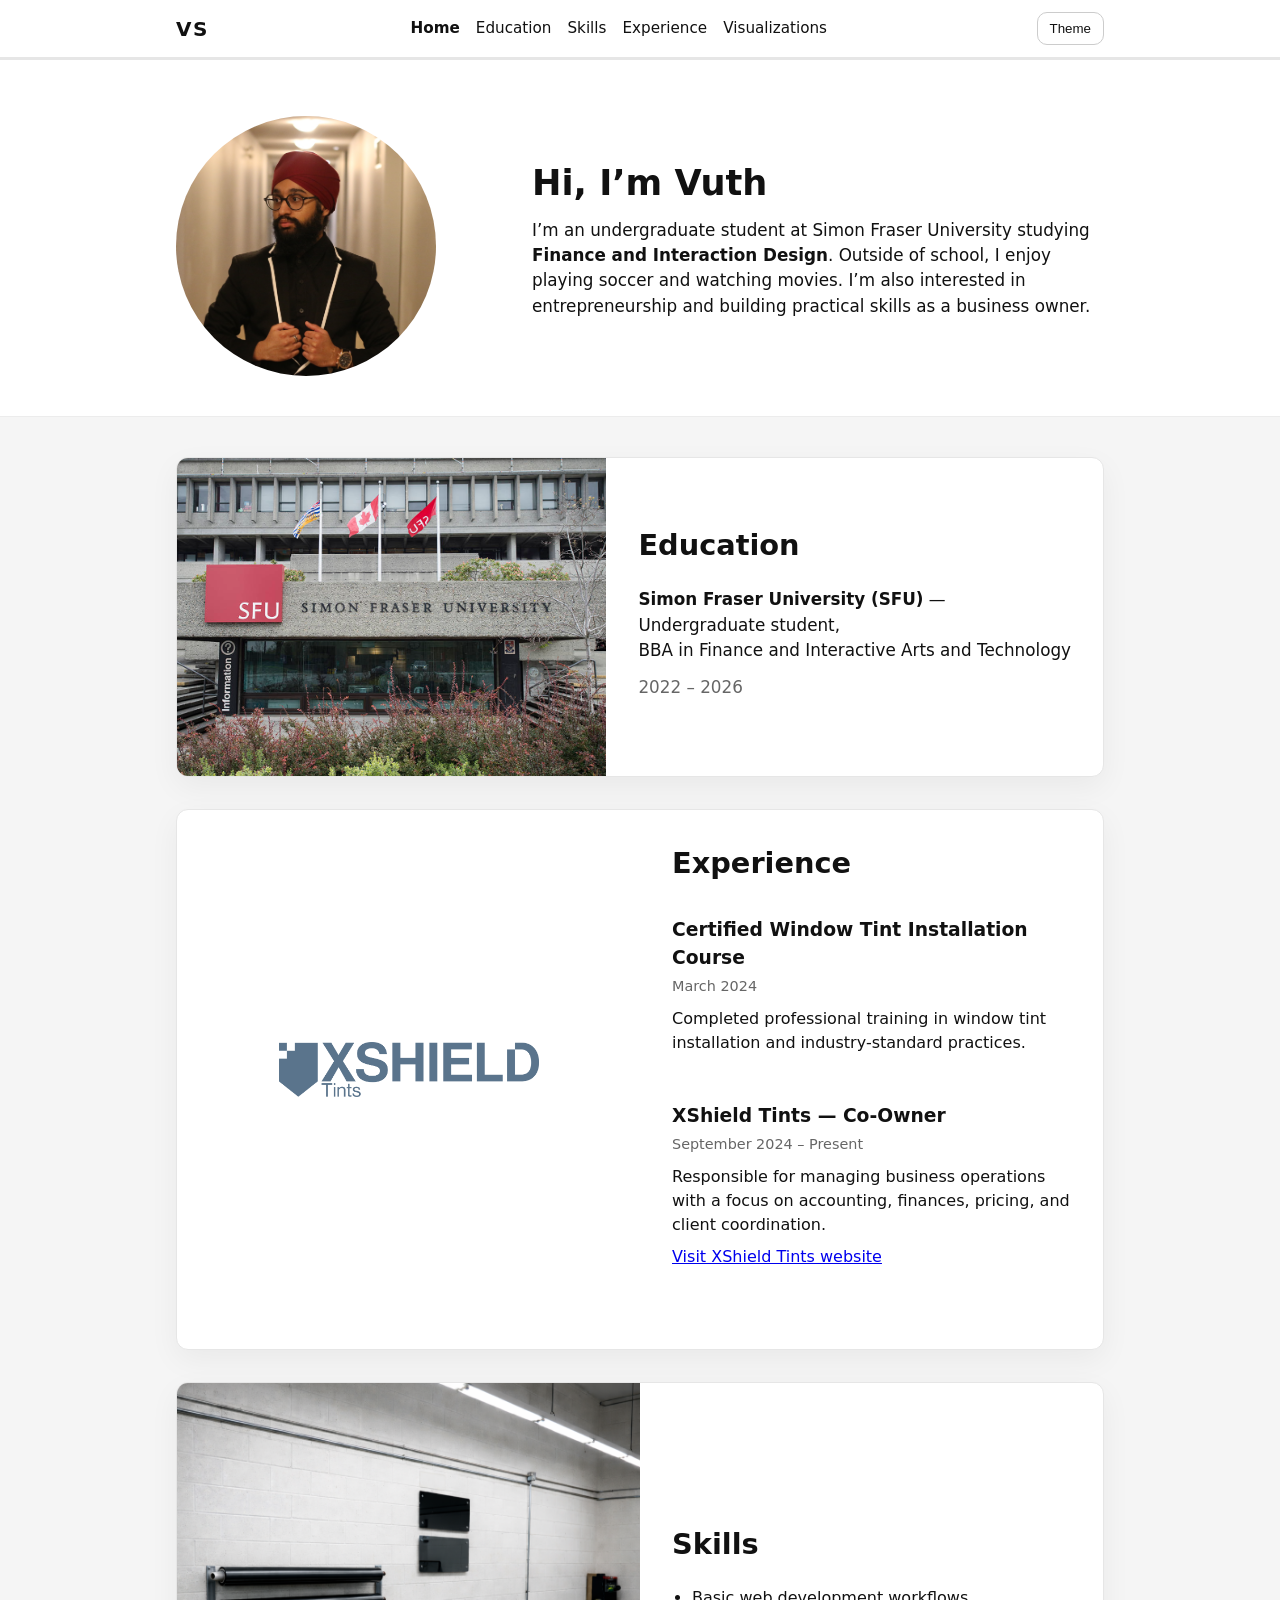
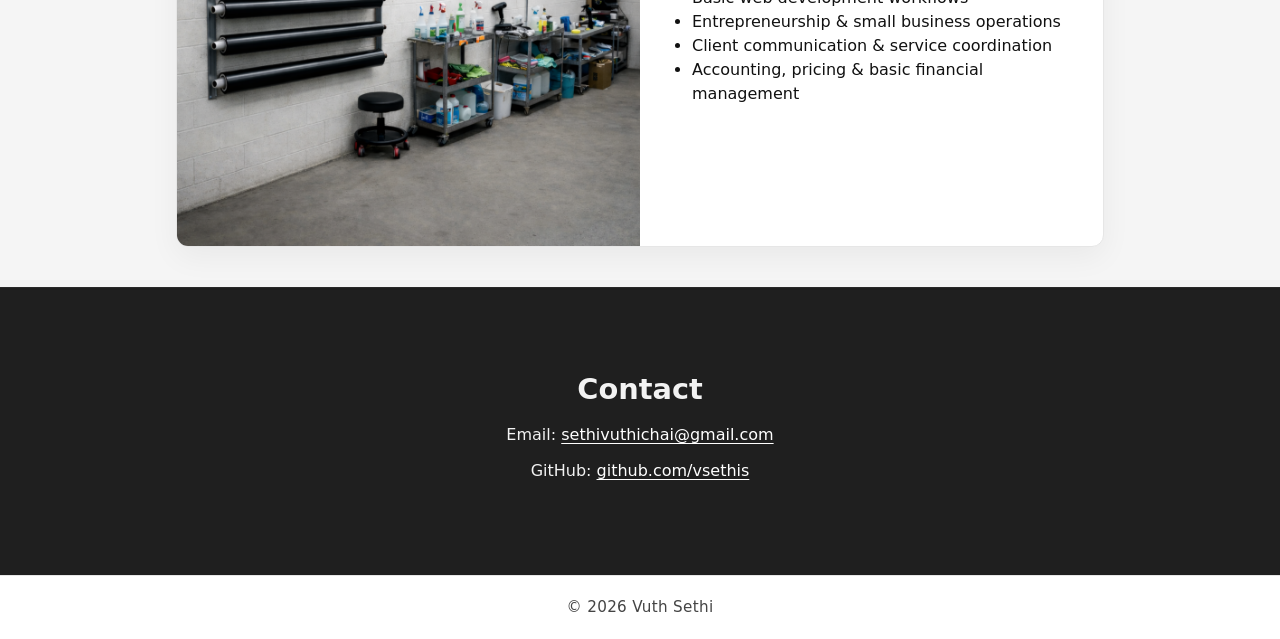
==== index.html @ e5507adc "Move file to root" ====
<!DOCTYPE html>
<html lang="en">
  <head>
    <meta charset="utf-8" />
    <meta name="viewport" content="width=device-width, initial-scale=1" />
    <title>Vuth Sethi | Personal Website</title>
    <meta
      name="description"
      content="Personal website for Assignment 2 in Intro to Visual Analytics."
    />

    <link rel="stylesheet" href="style.css" />
    <script src="main.js" defer></script>
  </head>

  <body>
    <a href="#main" class="skip-link">Skip to main content</a>

    <!-- Header stays the same -->
    <header class="site-header">
      <div class="container">
        <h1 class="site-logo">VS</h1>

        <nav aria-label="Main navigation" class="site-nav">
          <a href="index.html" aria-current="page">Home</a>
          <a href="#education">Education</a>
          <a href="#skills">Skills</a>
          <a href="#experience">Experience</a>
          <a href="visualizations.html">Visualizations</a>
        </nav>

        <button id="theme-toggle" type="button">Theme</button>
      </div>
    </header>

    <main id="main">
      <!-- HERO (white section) -->
      <section class="band band-hero">
        <div class="container">
          <div class="row row-hero">
            <div class="media">
              <img
                class="avatar"
                src="Images/portrait.JPG"
                alt="Self-portrait"
              />
            </div>

            <div class="content">
              <h2 class="hero-name">Hi, I’m Vuth</h2>
              <p class="hero-intro">
                I’m an undergraduate student at Simon Fraser University studying
                <strong>Finance and Interaction Design</strong>. Outside of school, I enjoy
                playing soccer and watching movies. I’m also interested in entrepreneurship
                and building practical skills as a business owner.
              </p>
            </div>
          </div>
        </div>
      </section>

      <!-- One light-grey band for Education + Experience + Skills -->
      <div class="band band-light" aria-label="Education, experience, and skills">
        <div class="container">
          <div class="split-card-stack">

      <!-- Education card -->
      <section id="education" class="split-card" aria-labelledby="education-title">
        <div class="split-media">
          <img
            class="panel-img"
            src="Images/education.jpg"
            alt="Simon Fraser University campus"
          />
        </div>

        <div class="split-body">
          <h2 id="education-title">Education</h2>
          <p>
            <strong>Simon Fraser University (SFU)</strong> — Undergraduate student,
            BBA&nbsp;in&nbsp;Finance&nbsp;and&nbsp;Interactive&nbsp;Arts&nbsp;and&nbsp;Technology
          </p>
          <p class="date">2022 – 2026</p>
        </div>
      </section>

      <!-- Experience card -->
      <section id="experience" class="split-card" aria-labelledby="experience-title">
        <div class="split-media">
          <img
            class="panel-img logo-fit"
            src="Images/experience.png"
            alt="XShield Tints Logo"
          />
        </div>

        <div class="split-body">
          <h2 id="experience-title">Experience</h2>

          <div class="entry">
            <h3>Certified Window Tint Installation Course</h3>
            <p class="date">March 2024</p>
            <p class="description">
              Completed professional training in window tint installation and
              industry-standard practices.
            </p>
          </div>

          <div class="entry">
            <h3>XShield Tints — Co-Owner</h3>
            <p class="date">September 2024 – Present</p>
            <p class="description">
              Responsible for managing business operations with a focus on accounting,
              finances, pricing, and client coordination.
            </p>
            <p>
              <a href="https://xshieldtints.ca" target="_blank" rel="noopener">
              Visit XShield Tints website
              </a>
            </p>
          </div>
        </div>
      </section>

      <!-- Skills card -->
      <section id="skills" class="split-card" aria-labelledby="skills-title">
        <div class="split-media">
          <img
            class="panel-img"
            src="Images/skills.jpg"
            alt="Tint workshop"
          />
        </div>

        <div class="split-body">
          <h2 id="skills-title">Skills</h2>
          <ul class="chip-list">
            <li>Basic web development workflows</li>
            <li>Entrepreneurship &amp; small business operations</li>
            <li>Client communication &amp; service coordination</li>
            <li>Accounting, pricing &amp; basic financial management</li>
          </ul>
        </div>
      </section>

          </div>
        </div>
      </div>



      <!-- CONTACT (dark band) -->
      <section id="contact" class="band band-dark" aria-labelledby="contact-title">
        <div class="container">
          <div class="contact-block">
            <h2 id="contact-title">Contact</h2>

            <p class="contact-line">
              Email:
              <a href="mailto:sethivuthichai@gmail.com">sethivuthichai@gmail.com</a>
            </p>

            <p class="contact-line">
              GitHub:
              <a href="https://github.com/vsethis" target="_blank" rel="noopener">
                github.com/vsethis
              </a>
            </p>
          </div>
        </div>
      </section>
    </main>

    <!-- Keep back-to-top + footer -->
    <button id="back-to-top" type="button" aria-label="Back to top">↑ Top</button>

    <footer class="site-footer">
      <div class="container">
        <p>© 2026 Vuth Sethi</p>
      </div>
    </footer>
  </body>
</html>
---- style.css ----
/* style.css */

* {
  box-sizing: border-box;
}

:root {
  --bg: #ffffff;
  --text: #111111;
  --muted: #444444;
  --border: #e6e6e6;
  --card: #ffffff;
  --btn-border: #cccccc;
}

body.dark {
  --bg: #0f1115;
  --text: #f2f2f2;
  --muted: #c9c9c9;
  --border: #2a2f3a;
  --card: #151925;
  --btn-border: #394055;
}

html,
body {
  margin: 0;
  padding: 0;
  font-family: system-ui, -apple-system, "Segoe UI", Roboto, Arial, sans-serif;
  line-height: 1.5;
  color: var(--text);
  background: var(--bg);
}

.container {
  max-width: 960px;
  margin: 0 auto;
  padding: 0 1rem;
}

/* Skip link: visible only when focused */
.skip-link {
  position: absolute;
  left: -999px;
  top: 0;
  padding: 0.5rem 0.75rem;
  background: #111;
  color: #fff;
  text-decoration: none;
}
.skip-link:focus {
  left: 1rem;
  top: 1rem;
}

/* Header */
.site-header {
  border-bottom: 3px solid var(--border);
  padding: 0.75rem 0;
}

.site-header .container {
  display: flex;
  align-items: center;
  justify-content: space-between;
  gap: 1rem;
}

.site-logo {
  margin: 0;
  font-size: 1.25rem;
  letter-spacing: 0.08em;
  font-weight: 700;
}

/* Navigation */
.site-nav {
  display: flex;
  gap: 1rem;
  flex-wrap: wrap;
}

.site-nav a {
  text-decoration: none;
  color: var(--text);
  font-size: 0.95rem;
}

.site-nav a[aria-current="page"] {
  font-weight: 600;
}

/* Main content */
main {
  padding: 0;
}

section:first-of-type p {
  font-size: 1.05rem;
}

h2 {
  margin: 0 0 0.25rem;
  font-size: 1.8rem;
}

p {
  margin: 0.5rem 0;
  max-width: 70ch;
}

/* Image */
img {
  display: block;
  max-width: 100%;
  height: auto;
  margin-top: 1rem;
  border-radius: 12px;
}

/* Lists */
ul {
  margin: 0.5rem 0 0;
  padding-left: 1.25rem;
}

/* Footer */
.site-footer {
  border-top: 1px solid var(--border);
  padding: 1.25rem 0;
  color: var(--muted);
  text-align: center;
  font-size: 0.95rem;
  background: var(--bg);
}

/* Section spacing*/
#experience h3 {
  margin-bottom: 0.25rem;
}

#experience .description {
  margin-top: 0;
  line-height: 1.5;
}

#experience div {
  margin-bottom: 1.25rem;
}

.date {
  font-size: 0.9rem;
  color: #666;
  margin-top: 0.25rem;
  margin-bottom: 0.6rem;
}

.viz-frame {
  border: 1px solid #ddd;
  border-radius: 12px;
  padding: 0.75rem;
  margin-top: 0.75rem;
  background: #fff;
}

.tint-controls {
  display: flex;
  gap: 0.5rem;
  flex-wrap: wrap;
  margin-top: 0.5rem;
}

.tint-btn,
#regen-art {
  padding: 0.5rem 0.75rem;
  border: 1px solid #ccc;
  background: #fff;
  border-radius: 10px;
  cursor: pointer;
}

.tint-status {
  margin-top: 0.75rem;
  color: #444;
  font-size: 0.95rem;
}

/* Active section highlight (scroll-based) */
.site-nav a.active-section {
  font-weight: 600;
}

/* Reveal on scroll */
section,
aside {
  margin: 0;
  opacity: 0;
  transform: translateY(22px);
  transition: opacity 450ms ease, transform 450ms ease;
}

section.is-visible {
  opacity: 1;
  transform: translateY(0);
}


/* Back-to-top button */
#back-to-top {
  position: fixed;
  right: 1rem;
  bottom: 1rem;
  padding: 0.6rem 0.8rem;
  border: 1px solid #ccc;
  background: #fff;
  border-radius: 999px;
  cursor: pointer;
  box-shadow: 0 6px 18px rgba(0, 0, 0, 0.08);

  opacity: 0;
  pointer-events: none;
  transition: opacity 200ms ease;
}

#back-to-top.show {
  opacity: 1;
  pointer-events: auto;
}

/* Respect reduced motion preferences */
@media (prefers-reduced-motion: reduce) {
  section {
    transition: none;
    transform: none;
  }
}

.tint-btn,
#regen-art,
#back-to-top,
#theme-toggle {
  padding: 0.5rem 0.75rem;
  border: 1px solid var(--btn-border);
  background: var(--card);
  color: var(--text);
  border-radius: 10px;
  cursor: pointer;
}

.viz-frame {
  border: 1px solid #ddd;
  border-radius: 12px;
  padding: 0.75rem;
  margin-top: 0.75rem;
  background: var(--card);
}

/* Theme toggle button spacing */
#theme-toggle {
  margin-left: 0.5rem;
}


/* ===== New layout: bands + image/text rows ===== */

.band {
  padding: 2.5rem 0;
}

.band-hero {
  padding-top: 2.5rem;
  padding-bottom: 2.5rem;
}

.band-light {
  background: #f5f5f5;
  border-top: 1px solid #ececec;
  margin: 0;
}

.band-dark {
  background: #1f1f1f;
  color: #f2f2f2;
  border-top: 1px solid #2a2a2a;
  padding: 4rem 0; 
  margin: 0;
}

/* Two-column row */
.row {
  display: flex;
  gap: 2.25rem;
  align-items: center;
}

.row-hero {
  align-items: center;
}

.media {
  flex: 0 0 320px;
}

.content {
  flex: 1;
}

/* Hero typography */
.hero-name {
  font-size: 2.2rem;
  margin: 0 0 0.5rem;
}

.hero-intro {
  margin: 0;
  max-width: 65ch;
  font-size: 1.05rem;
}

/* Avatar (circle image) */
.avatar {
  width: 260px;
  height: 260px;
  border-radius: 999px;
  object-fit: cover;
  display: block;
}

/* Panel images (section images) */
.panel-img {
  width: 100%;
  height: auto;
  border-radius: 16px;
  display: block;
}

.logo-fit {
  object-fit: contain;
  width: 100%;
  max-width: 260px;
  max-height: 140px;  
}

/* Make section headings consistent */
.band h2 {
  margin-top: 0;
}

/* Skill list: keep your chip-list look but readable */
.chip-list {
  margin: 0.5rem 0 0;
  padding-left: 1.25rem;
}

/* Contact styling on dark section */
.band-dark a {
  color: #ffffff;
  text-decoration: underline;
  text-underline-offset: 0.2rem;
}

.contact-block {
  max-width: 70ch;
}

.contact-line {
  margin: 0.5rem 0;
}

/* Responsive: stack on small screens */
@media (max-width: 820px) {
  .row {
    flex-direction: column;
    align-items: flex-start;
  }

  .media {
    flex: none;
    width: 100%;
  }

  .avatar {
    width: 180px;
    height: 180px;
  }
}

/* ===== Split-card layout inside one light band ===== */

.split-card-stack {
  display: grid;
  gap: 2rem;
}


/* White card that sits on the grey band */
.split-card {
  background: var(--card);
  color: var(--text);
  border: 1px solid var(--border);
  border-radius: 12px;              
  overflow: hidden;                 
  display: grid;
  grid-template-columns: 1fr 1fr;   
  min-height: 320px;               
  box-shadow: 0 10px 30px rgba(0, 0, 0, 0.05);
}

/* Left side (image area) */
.split-media {
  display: flex;
  align-items: center;     
  justify-content: center;
}

.split-media .panel-img {
  width: 100%;
  height: 100%;
  object-fit: cover;               
  border-radius: 0;                
  margin: 0;                       
}

.split-media .panel-img.logo-fit {
  width: auto;
  height: auto;
  max-width: 260px;
  max-height: 140px;
  object-fit: contain;
}

/* Right side (text area) */
.split-body {
  padding: 2rem;
  display: flex;
  flex-direction: column;
  justify-content: center;         
}

.split-body h2 {
  margin: 0 0 0.75rem;
}

/* Responsive: stack image above text */
@media (max-width: 820px) {
  .split-card {
    grid-template-columns: 1fr;
  }
}

/* ===== Contact band alignment + polish ===== */

.band-dark .container {
  display: flex;
  justify-content: center;
}

.band-dark .contact-block {
  text-align: center;
}

.band-dark {
  padding: 5rem 0; 
}

.band-dark .contact-line {
  margin: 0.75rem 0;
}

.site-footer .container {
  display: flex;
  justify-content: center;
}

.site-footer p {
  margin: 0;
  letter-spacing: 0.02em;
}

/* ===== Visualizations page polish ===== */

.viz-stage {
  padding: 1.25rem;
  display: flex;
  align-items: center;
  justify-content: center;
}

.viz-stage .viz-frame {
  width: 100%;
  min-height: 320px; /* keeps both cards visually consistent */
}

.viz-caption {
  margin-top: 1rem;
  color: var(--muted);
  font-size: 0.95rem;
}

.viz-note {
  border: 1px solid var(--border);
  background: var(--card);
  border-radius: 12px;
  padding: 1rem 1.25rem;
  box-shadow: 0 10px 30px rgba(0, 0, 0, 0.05);
}

.viz-note ul {
  margin: 0.5rem 0 0;
}

.viz-actions {
  margin-top: 0.5rem;
}

.viz-frame svg {
  width: 100%;
  height: auto;
  display: block;
}
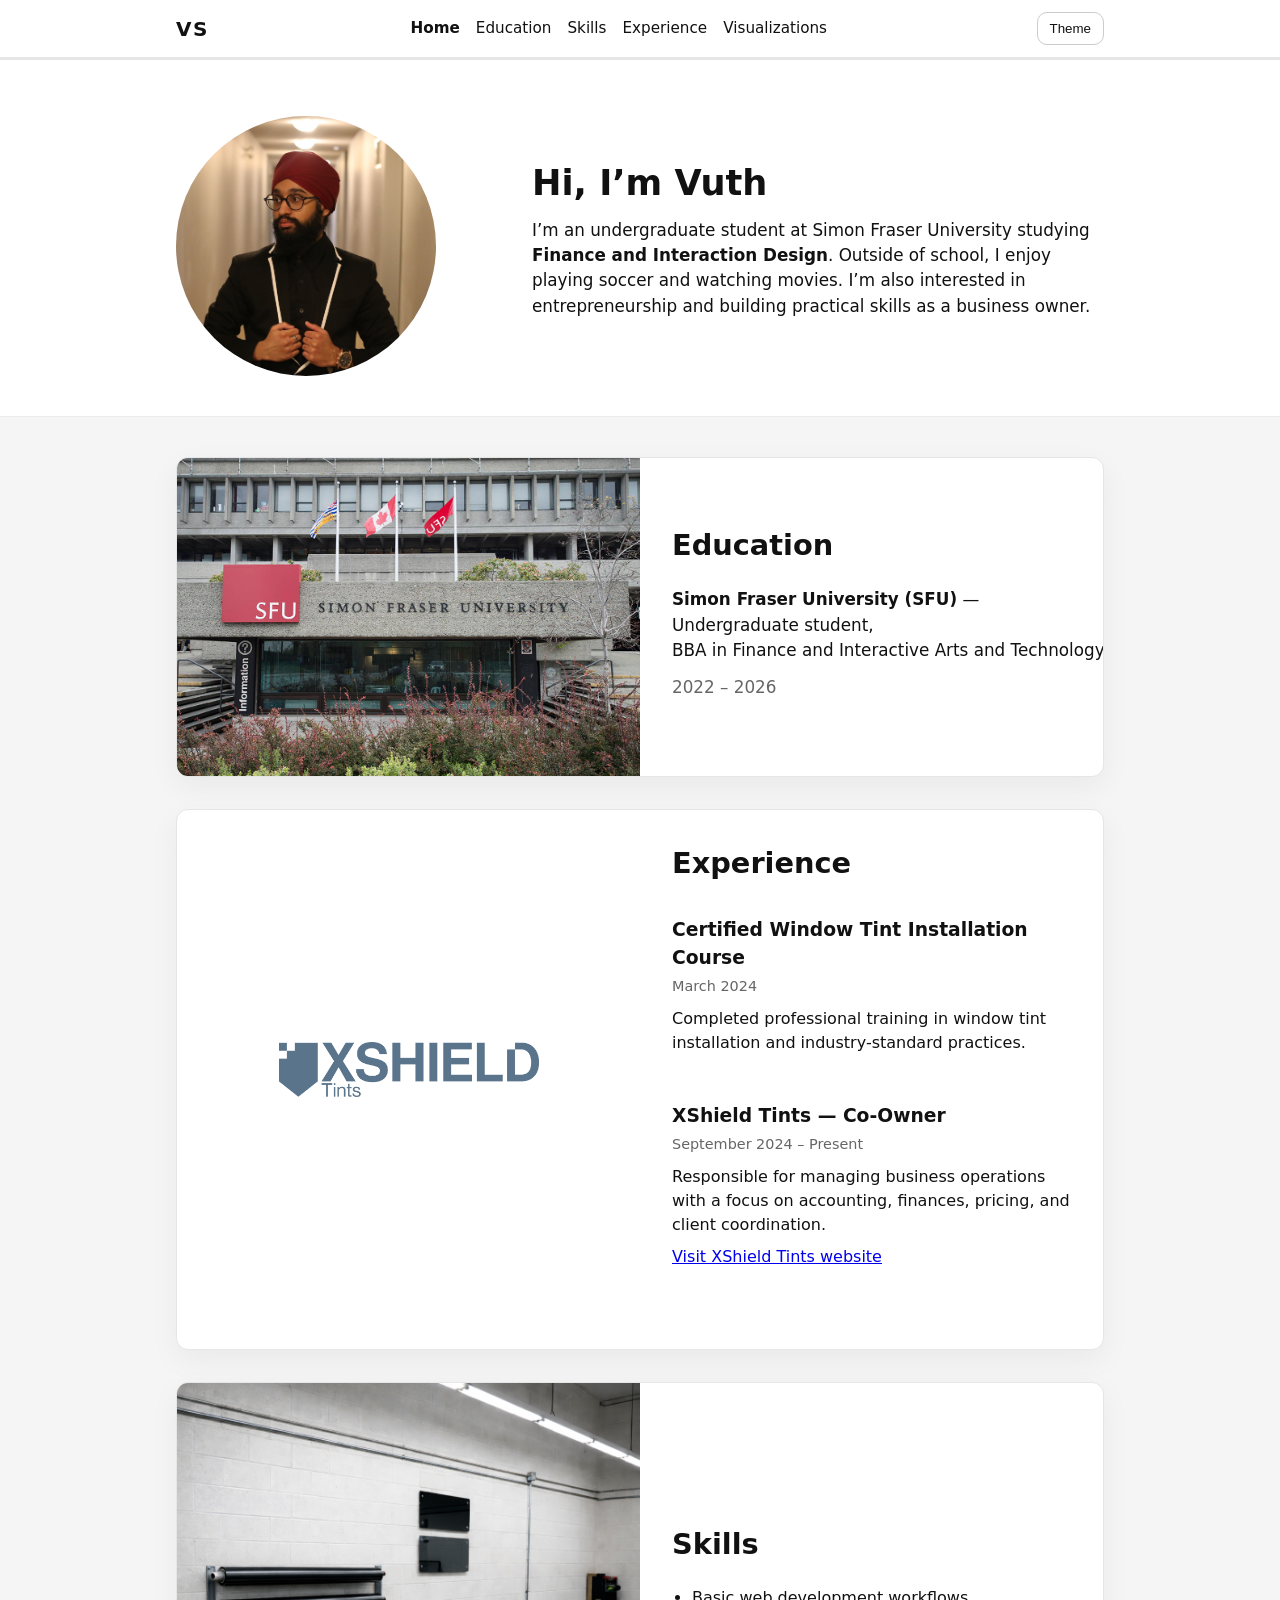
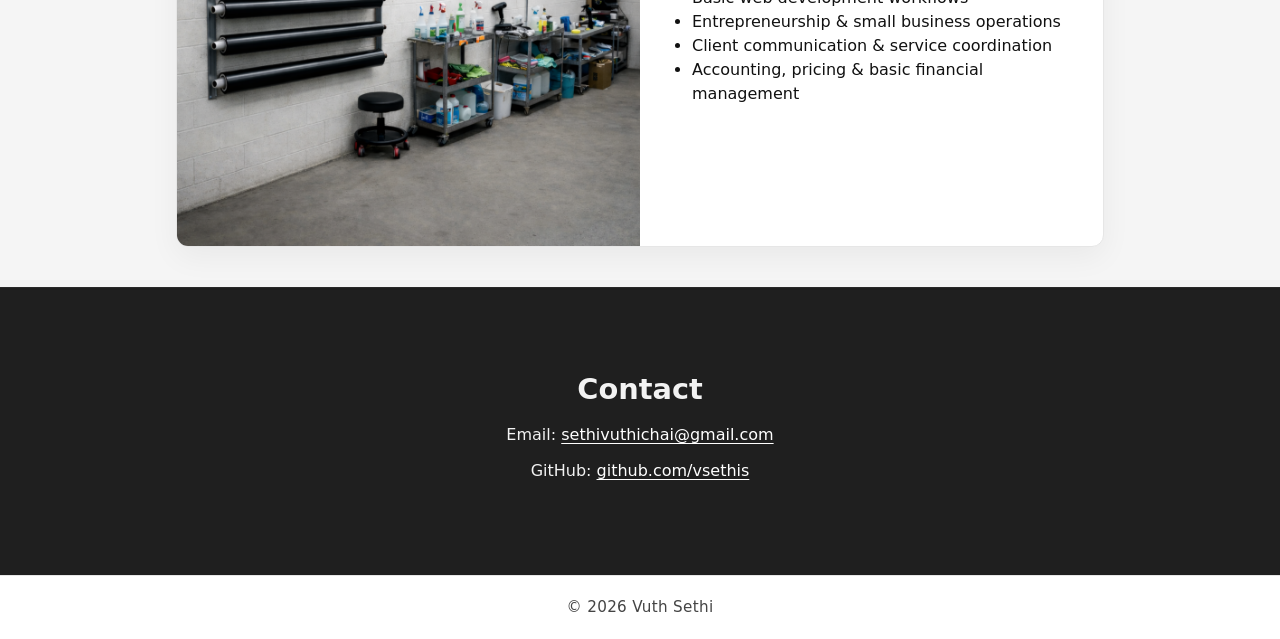
==== commit 5de97b20: "Update index.html" ====
--- a/index.html
+++ b/index.html
@@ -60,7 +60,7 @@
       </section>
 
       <!-- One light-grey band for Education + Experience + Skills -->
-      <div class="band band-light" aria-label="Education, experience, and skills">
+      <section class="band band-light" aria-label="Education, experience, and skills">
         <div class="container">
           <div class="split-card-stack">
 
@@ -145,7 +145,7 @@
 
           </div>
         </div>
-      </div>
+      </section>
 
 
 
--- a/style.css
+++ b/style.css
@@ -519,3 +519,21 @@
   display: block;
 }
 
+/* Allow grid children to shrink properly */
+.split-media,
+.split-body {
+  min-width: 0;
+}
+
+/* Ensure the SVG never overflows its column */
+#tintChart {
+  width: 100%;
+  height: auto;
+  max-width: 100%;
+  display: block;
+}
+
+/* Prevent the frame itself from causing overflow */
+.viz-frame {
+  overflow: hidden;
+}
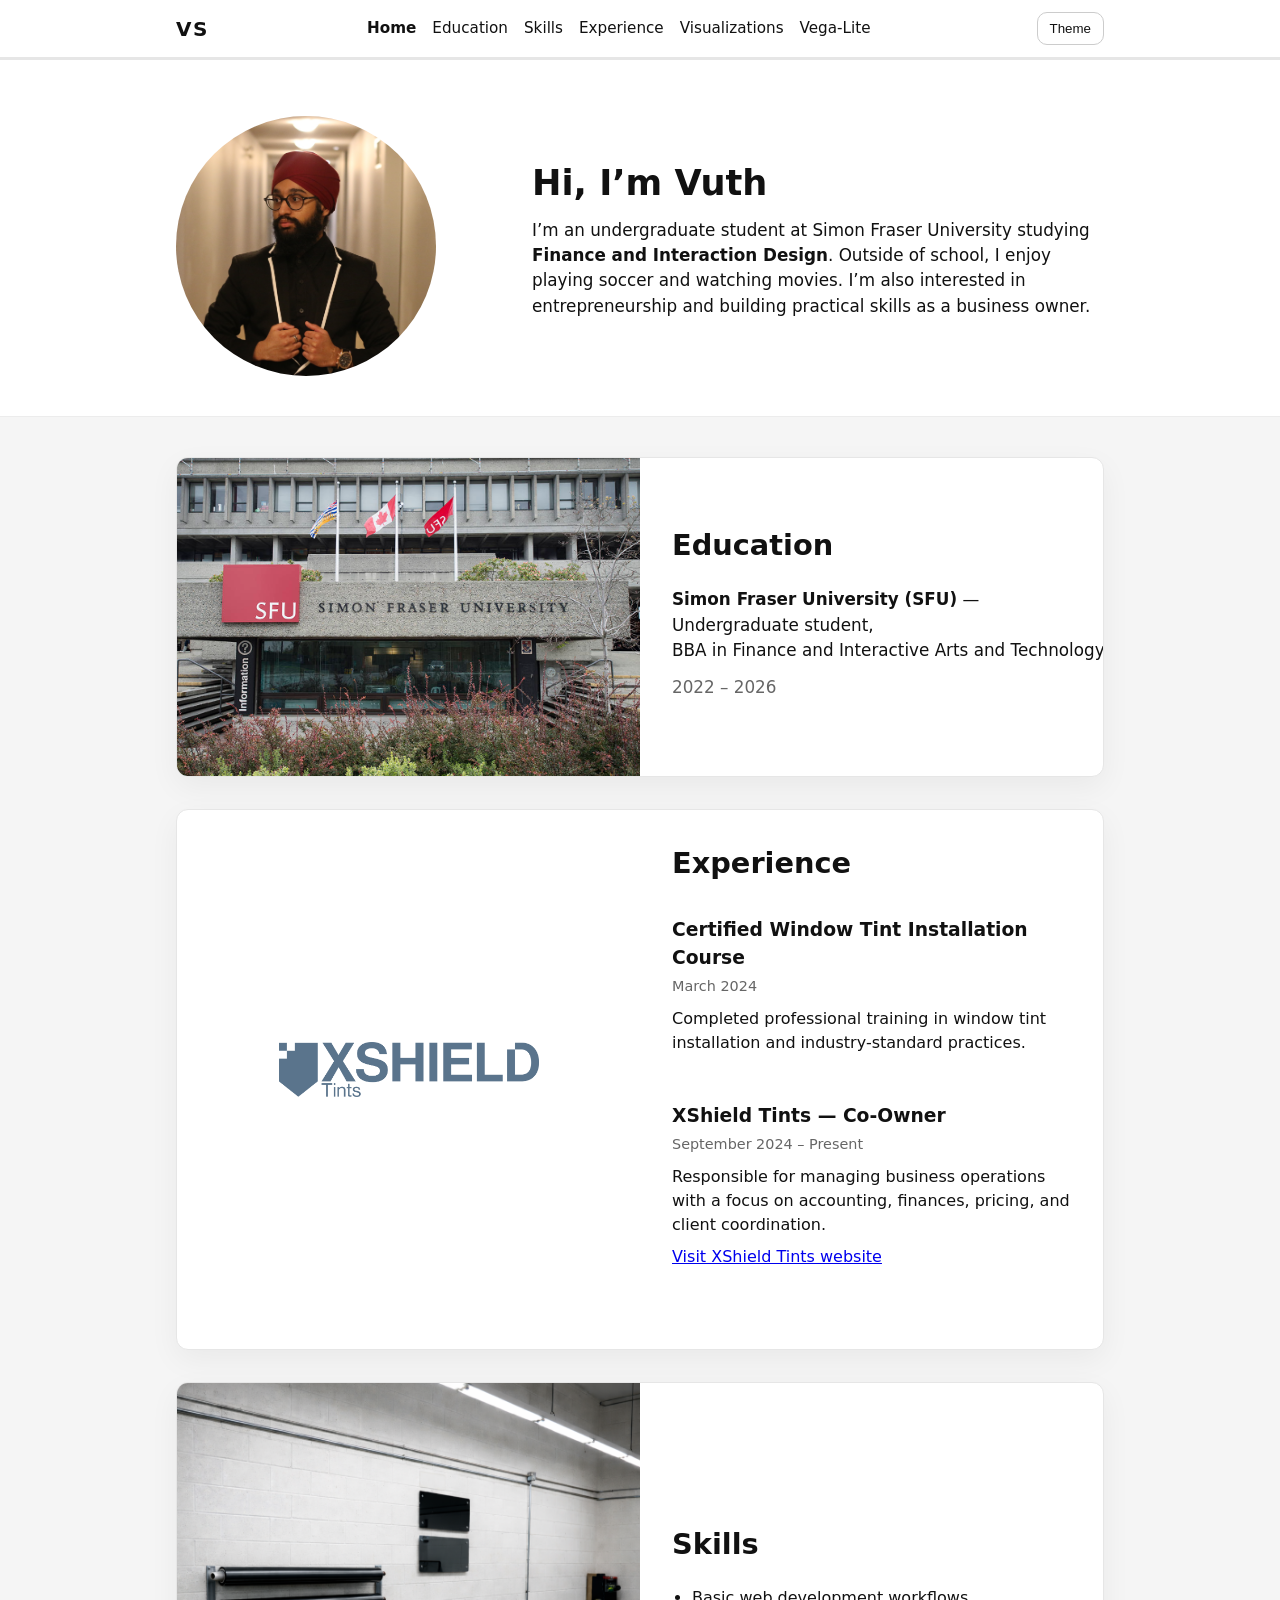
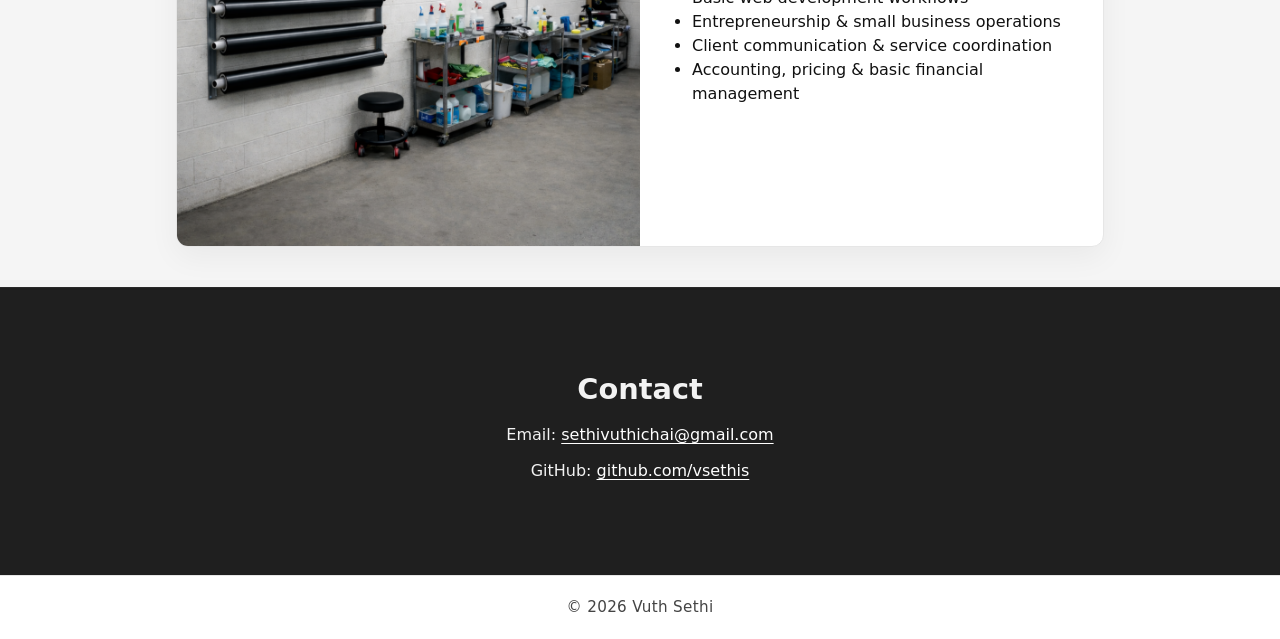
==== commit 6b1ca062: "Added A3 Vegalite Page" ====
--- a/index.html
+++ b/index.html
@@ -27,6 +27,7 @@
           <a href="#skills">Skills</a>
           <a href="#experience">Experience</a>
           <a href="visualizations.html">Visualizations</a>
+          <a href="A3.html">Vega-Lite</a>
         </nav>
 
         <button id="theme-toggle" type="button">Theme</button>
--- a/style.css
+++ b/style.css
@@ -537,3 +537,16 @@
 .viz-frame {
   overflow: hidden;
 }
+
+/* A3 Vega containers: give charts room to render */
+
+.viz-frame > div {
+  width: 100%;
+}
+
+#vis1, #vis2, #vis3, #vis4, #vis5, #vis6, #vis7, #vis8 {
+  width: 100%;
+  min-height: 420px;
+}
+
+
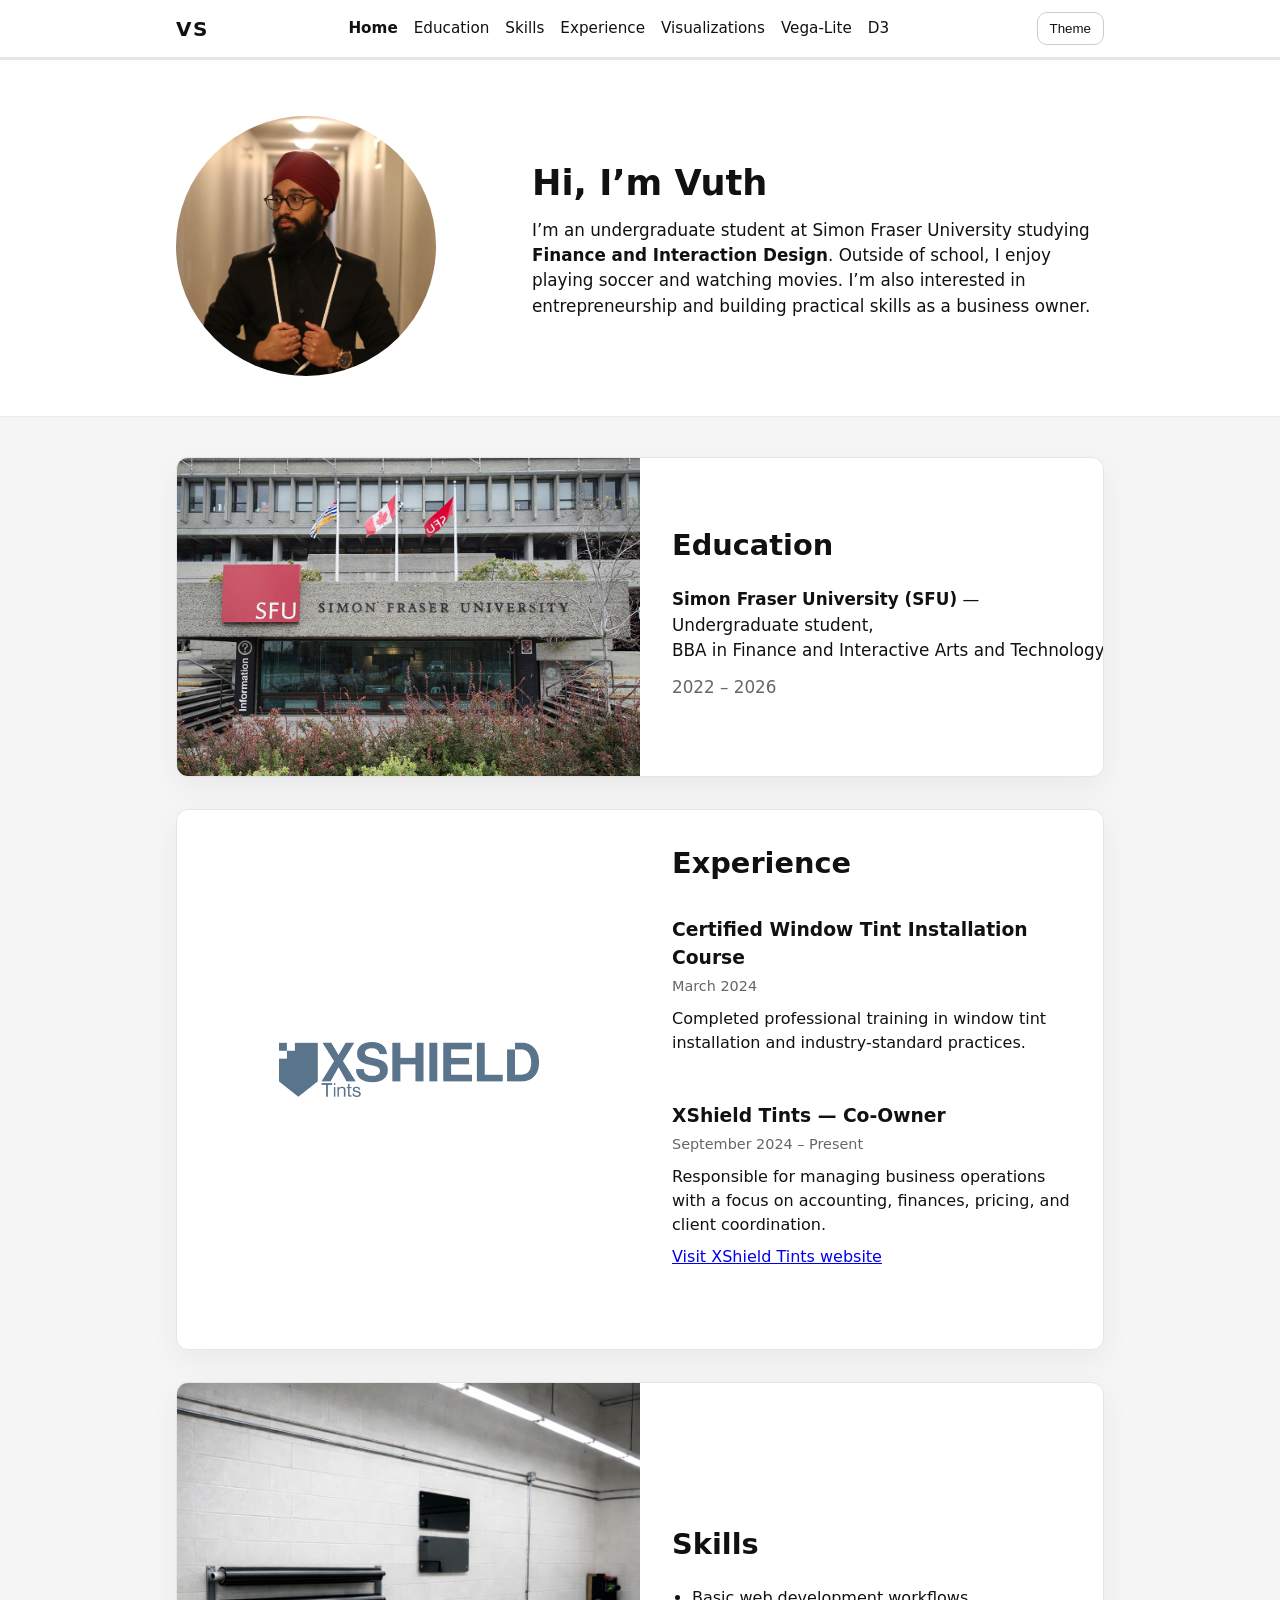
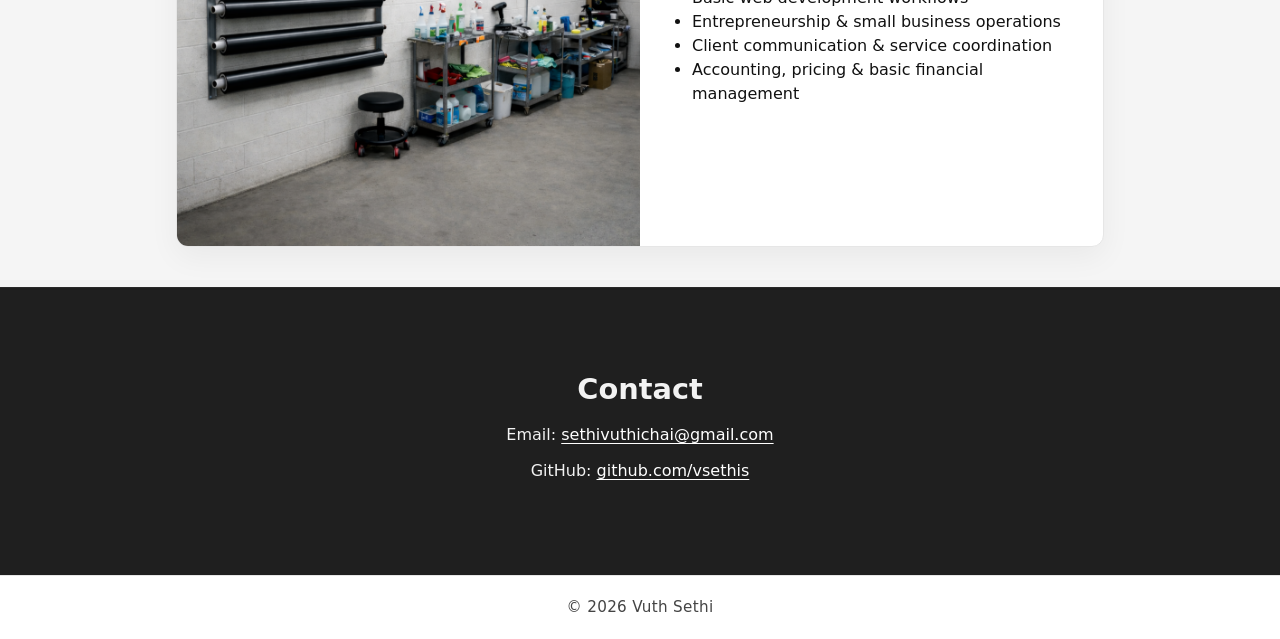
==== commit 46bd540c: "D3 assignment" ====
--- a/index.html
+++ b/index.html
@@ -28,6 +28,7 @@
           <a href="#experience">Experience</a>
           <a href="visualizations.html">Visualizations</a>
           <a href="A3.html">Vega-Lite</a>
+          <a href="d3.html">D3</a>
         </nav>
 
         <button id="theme-toggle" type="button">Theme</button>
--- a/style.css
+++ b/style.css
@@ -538,7 +538,7 @@
   overflow: hidden;
 }
 
-/* A3 Vega containers: give charts room to render */
+/* A3 Vega containers */
 
 .viz-frame > div {
   width: 100%;
@@ -549,4 +549,16 @@
   min-height: 420px;
 }
 
-
+/* A3 only: make charts less squished */
+.page-a3 .container {
+  max-width: 1280px;
+}
+
+.page-a3 .split-card {
+  grid-template-columns: 1.4fr 0.6fr;
+}
+
+.page-a3 .viz-stage {
+  padding: 0.75rem;
+}
+
